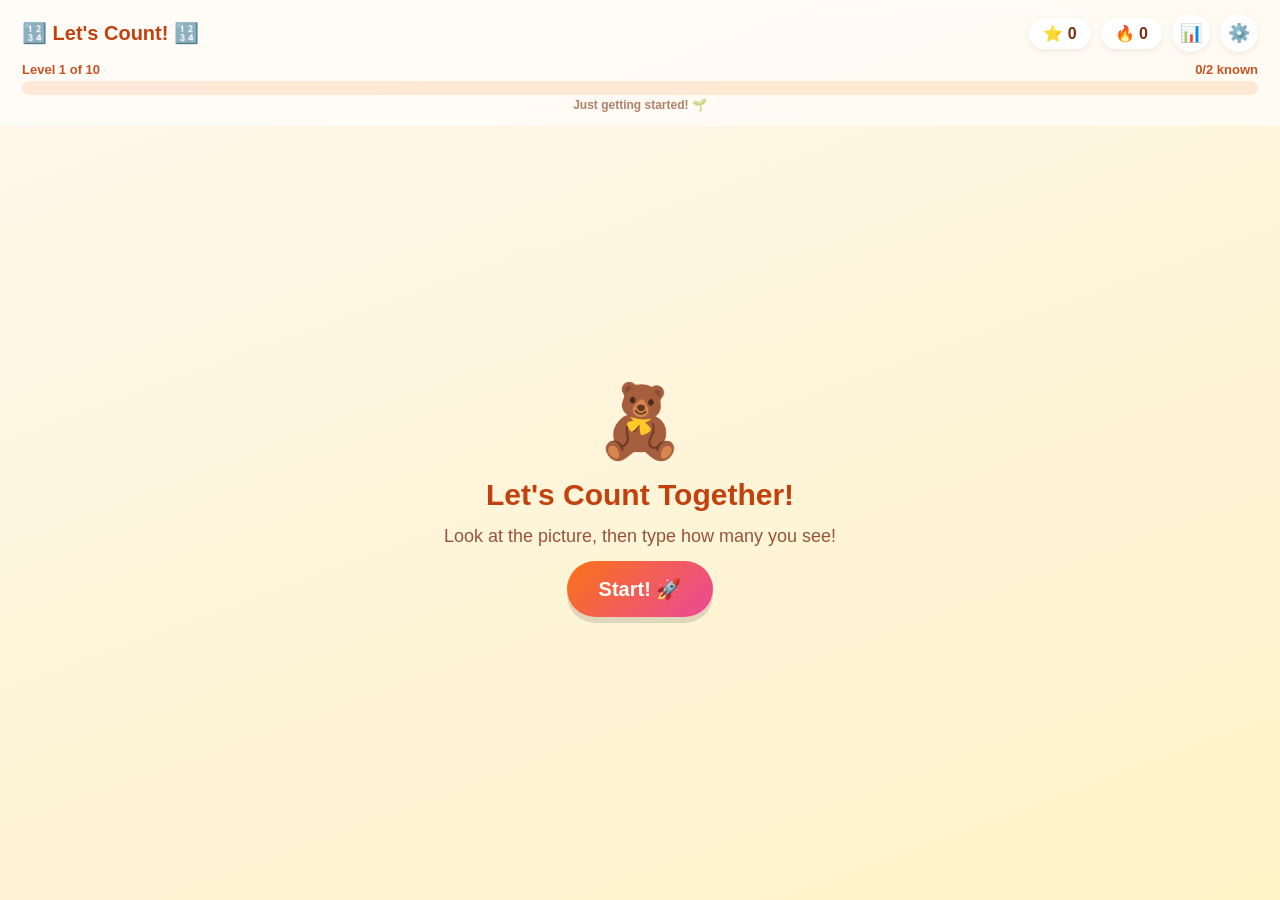
==== counting-app/index.html @ 0ec98e1e "Add Let's Count! app for a 4-year-old A second offline web app, same architecture as Romi's Times Ta" ====
<!DOCTYPE html>
<html lang="en">
<head>
<meta charset="UTF-8">
<meta name="viewport" content="width=device-width, initial-scale=1.0, maximum-scale=1.0, user-scalable=no">
<title>Let's Count!</title>
<link rel="icon" href="data:image/svg+xml,%3Csvg xmlns='http://www.w3.org/2000/svg' viewBox='0 0 100 100'%3E%3Ctext y='.9em' font-size='90'%3E%F0%9F%94%A2%3C/text%3E%3C/svg%3E">
<link rel="apple-touch-icon" href="data:image/svg+xml,%3Csvg xmlns='http://www.w3.org/2000/svg' viewBox='0 0 100 100'%3E%3Crect width='100' height='100' rx='22' fill='%23F97316'/%3E%3Ctext x='50' y='68' font-size='58' text-anchor='middle'%3E%F0%9F%94%A2%3C/text%3E%3C/svg%3E">
<link rel="stylesheet" href="style.css">
</head>
<body>

<div id="app">

  <header class="topbar">
    <div class="topbar-row">
      <div class="brand">🔢 Let's Count! 🔢</div>
      <div class="topbar-stats">
        <span class="pill" title="Stars earned">⭐ <span id="starCount">0</span></span>
        <span class="pill" title="Current streak">🔥 <span id="streakCount">0</span></span>
        <button id="progressBtn" class="icon-btn" title="See my progress">📊</button>
        <button id="settingsBtn" class="icon-btn" title="Settings (grown-ups)">⚙️</button>
      </div>
    </div>
    <div class="level-bar" title="How close to finishing this level">
      <div class="level-bar-label">
        <span id="levelBadge">Level 1 of 10</span>
        <span id="levelProgressText">0/0 known</span>
      </div>
      <div class="level-bar-track">
        <div class="level-bar-fill" id="levelProgressFill"></div>
      </div>
      <div class="level-bar-hint" id="levelProgressHint"></div>
    </div>
  </header>

  <main>

    <!-- START SCREEN -->
    <section id="startScreen" class="screen">
      <div class="mascot">🧸</div>
      <h1>Let's Count Together!</h1>
      <p class="subtitle">Look at the picture, then type how many you see!</p>
      <button id="startBtn" class="big-btn primary">Start! 🚀</button>
      <p class="tiny-hint" id="startHint"></p>
    </section>

    <!-- PRACTICE SCREEN -->
    <section id="practiceScreen" class="screen hidden">
      <div class="question-card" id="questionCard">
        <div class="prompt-text">How many <span id="iconLabel">stars</span>?</div>
        <div class="count-scene" id="countScene"></div>
        <div class="answer-row">
          <input type="number" inputmode="numeric" id="answerInput" class="answer-input" placeholder="?" autocomplete="off">
        </div>
        <div class="button-row">
          <button id="submitBtn" class="big-btn primary">Check ✅</button>
          <button id="dontKnowBtn" class="big-btn secondary">Not sure? 🤔</button>
        </div>
      </div>

      <div id="feedback" class="feedback hidden">
        <div id="feedbackEmoji" class="feedback-emoji">🎉</div>
        <div id="feedbackMessage" class="feedback-message">Amazing!</div>
        <div id="feedbackAnswer" class="feedback-answer hidden"></div>
        <button id="nextBtn" class="big-btn primary">Next One ➡️</button>
      </div>

      <div id="confettiLayer" class="confetti-layer"></div>
    </section>

    <!-- PROGRESS SCREEN -->
    <section id="progressScreen" class="screen hidden">
      <h2>My Progress 📊</h2>
      <div class="progress-summary">
        <div class="stat-box"><div class="stat-num" id="statStars">0</div><div class="stat-label">Stars</div></div>
        <div class="stat-box"><div class="stat-num" id="statBest">0</div><div class="stat-label">Best streak</div></div>
        <div class="stat-box"><div class="stat-num" id="statKnown">0</div><div class="stat-label">Numbers known</div></div>
        <div class="stat-box"><div class="stat-num" id="statTotal">0</div><div class="stat-label">Total numbers</div></div>
      </div>

      <h3>Sticker Book 🎨</h3>
      <div id="stickerBook" class="sticker-book"></div>

      <h3>My Levels</h3>
      <div id="levelList" class="level-list"></div>

      <h3>My Numbers 1-20</h3>
      <p class="legend">
        <span class="legend-item">🔒 Locked</span>
        <span class="legend-item"><span class="swatch swatch-new"></span> New</span>
        <span class="legend-item"><span class="swatch swatch-learning"></span> Learning</span>
        <span class="legend-item"><span class="swatch swatch-known"></span> Known</span>
        <span class="legend-item"><span class="swatch swatch-mastered"></span> Mastered!</span>
      </p>
      <div id="numberGrid" class="number-grid"></div>

      <button id="backFromProgressBtn" class="big-btn primary">Back to Counting</button>
    </section>

    <!-- SETTINGS SCREEN (grown-ups) -->
    <section id="settingsScreen" class="screen hidden">
      <h2>Grown-up Settings ⚙️</h2>
      <p class="tiny-hint">Quick check so little hands don't wander in here by accident.</p>
      <div id="gateBox">
        <p id="gateQuestion" class="gate-question"></p>
        <input type="number" id="gateInput" class="answer-input" placeholder="?" autocomplete="off">
        <button id="gateSubmit" class="big-btn primary">Enter</button>
        <p id="gateError" class="gate-error hidden">Not quite — try again.</p>
      </div>
      <div id="settingsBody" class="hidden">
        <label class="settings-row">
          Sound effects:
          <select id="soundSelect">
            <option value="on" selected>On</option>
            <option value="off">Off</option>
          </select>
        </label>
        <button id="resetProgressBtn" class="big-btn secondary">Reset All Progress</button>
        <p class="tiny-hint" id="resetConfirmHint"></p>
      </div>
      <button id="backFromSettingsBtn" class="big-btn primary">Done</button>
    </section>

  </main>
</div>

<script src="app.js"></script>
</body>
</html>
---- counting-app/style.css ----
:root {
  --orange: #F97316;
  --orange-dark: #C2410C;
  --pink: #EC4899;
  --yellow: #FBBF24;
  --green: #22C55E;
  --green-dark: #15803D;
  --bg1: #FFF7ED;
  --bg2: #FEF3C7;
  --text: #7C2D12;
  --card-bg: #FFFFFF;
  --radius: 22px;
}

* { box-sizing: border-box; }

html, body {
  margin: 0;
  padding: 0;
  height: 100%;
  font-family: -apple-system, BlinkMacSystemFont, "SF Pro Rounded", "Avenir Next", "Trebuchet MS", sans-serif;
  color: var(--text);
  background: linear-gradient(160deg, var(--bg1), var(--bg2));
  overflow-x: hidden;
}

#app {
  min-height: 100vh;
  display: flex;
  flex-direction: column;
}

.topbar {
  display: flex;
  flex-direction: column;
  gap: 10px;
  padding: 14px 22px;
  background: rgba(255,255,255,0.6);
  backdrop-filter: blur(6px);
  position: sticky;
  top: 0;
  z-index: 10;
}

.topbar-row {
  display: flex;
  align-items: center;
  justify-content: space-between;
  flex-wrap: wrap;
  gap: 8px;
}

.brand {
  font-size: 20px;
  font-weight: 800;
  color: var(--orange-dark);
}

.topbar-stats {
  display: flex;
  align-items: center;
  gap: 10px;
}

.pill {
  background: white;
  border-radius: 999px;
  padding: 6px 14px;
  font-weight: 700;
  font-size: 16px;
  box-shadow: 0 2px 6px rgba(0,0,0,0.08);
}

.icon-btn {
  background: white;
  border: none;
  border-radius: 999px;
  width: 38px;
  height: 38px;
  font-size: 18px;
  cursor: pointer;
  box-shadow: 0 2px 6px rgba(0,0,0,0.08);
}
.icon-btn:hover { transform: scale(1.08); }

.level-bar { width: 100%; }

.level-bar-label {
  display: flex;
  align-items: center;
  justify-content: space-between;
  font-size: 13px;
  font-weight: 800;
  color: var(--orange-dark);
  opacity: 0.9;
  margin-bottom: 4px;
}

.level-bar-track {
  width: 100%;
  height: 14px;
  background: rgba(249, 115, 22, 0.14);
  border-radius: 999px;
  overflow: hidden;
}

.level-bar-fill {
  height: 100%;
  border-radius: 999px;
  background: linear-gradient(90deg, var(--orange), var(--pink));
  transition: width 0.5s ease;
}

.level-bar-hint {
  text-align: center;
  font-size: 12px;
  font-weight: 700;
  opacity: 0.6;
  margin-top: 3px;
}

main {
  flex: 1;
  display: flex;
  align-items: center;
  justify-content: center;
  padding: 24px;
}

.screen {
  width: 100%;
  max-width: 640px;
  text-align: center;
  display: flex;
  flex-direction: column;
  align-items: center;
  gap: 14px;
}

.hidden { display: none !important; }

.mascot {
  font-size: 72px;
  animation: bob 2.4s ease-in-out infinite;
}

@keyframes bob {
  0%, 100% { transform: translateY(0); }
  50% { transform: translateY(-10px); }
}

h1 {
  font-size: 30px;
  margin: 0;
  color: var(--orange-dark);
}

.subtitle {
  font-size: 18px;
  color: var(--text);
  opacity: 0.8;
  margin: 0;
}

.tiny-hint {
  font-size: 13px;
  opacity: 0.55;
  margin-top: 4px;
}

.big-btn {
  font-size: 20px;
  font-weight: 800;
  padding: 16px 32px;
  border-radius: 999px;
  border: none;
  cursor: pointer;
  transition: transform 0.12s ease, box-shadow 0.12s ease;
  box-shadow: 0 6px 0 rgba(0,0,0,0.12);
}
.big-btn:active { transform: translateY(4px); box-shadow: 0 2px 0 rgba(0,0,0,0.12); }

.big-btn.primary {
  background: linear-gradient(135deg, var(--orange), var(--pink));
  color: white;
}

.big-btn.secondary {
  background: #F3F4F6;
  color: var(--text);
}

.question-card {
  background: var(--card-bg);
  border-radius: var(--radius);
  padding: 30px 36px;
  box-shadow: 0 10px 30px rgba(249, 115, 22, 0.15);
  width: 100%;
}

.prompt-text {
  font-size: 26px;
  font-weight: 800;
  color: var(--orange-dark);
  margin-bottom: 14px;
}

.count-scene {
  display: flex;
  flex-wrap: wrap;
  align-items: center;
  justify-content: center;
  gap: 6px;
  min-height: 90px;
  padding: 12px;
  margin-bottom: 18px;
  background: var(--bg1);
  border-radius: 16px;
}

.count-icon {
  display: inline-block;
  opacity: 0;
  transform: scale(0.2);
  animation: pop-in 0.35s ease forwards;
}

@keyframes pop-in {
  0% { opacity: 0; transform: scale(0.2); }
  70% { opacity: 1; transform: scale(1.25); }
  100% { opacity: 1; transform: scale(1); }
}

.answer-row { margin-bottom: 20px; }

.answer-input {
  font-size: 42px;
  font-weight: 800;
  text-align: center;
  width: 160px;
  padding: 10px;
  border-radius: 16px;
  border: 3px solid var(--bg2);
  outline: none;
  color: var(--orange-dark);
}
.answer-input:focus { border-color: var(--orange); }

.button-row {
  display: flex;
  gap: 14px;
  justify-content: center;
  flex-wrap: wrap;
}

.feedback {
  background: var(--card-bg);
  border-radius: var(--radius);
  padding: 32px 40px;
  box-shadow: 0 10px 30px rgba(249, 115, 22, 0.15);
  width: 100%;
  display: flex;
  flex-direction: column;
  align-items: center;
  gap: 10px;
}

.feedback-emoji { font-size: 60px; animation: pop 0.4s ease; }

@keyframes pop {
  0% { transform: scale(0.4); opacity: 0; }
  70% { transform: scale(1.15); opacity: 1; }
  100% { transform: scale(1); }
}

.feedback-message { font-size: 24px; font-weight: 800; color: var(--orange-dark); }
.feedback-answer { font-size: 18px; opacity: 0.85; }

.shake { animation: shake 0.4s ease; }
@keyframes shake {
  0%, 100% { transform: translateX(0); }
  20% { transform: translateX(-8px); }
  40% { transform: translateX(8px); }
  60% { transform: translateX(-6px); }
  80% { transform: translateX(6px); }
}

.confetti-layer {
  position: fixed;
  inset: 0;
  pointer-events: none;
  overflow: hidden;
  z-index: 50;
}

.confetti-piece {
  position: absolute;
  top: -20px;
  width: 10px;
  height: 14px;
  border-radius: 3px;
  animation: fall linear forwards;
}

@keyframes fall {
  to { transform: translateY(105vh) rotate(540deg); opacity: 0.9; }
}

/* Progress screen */
.progress-summary {
  display: flex;
  gap: 12px;
  flex-wrap: wrap;
  justify-content: center;
  width: 100%;
}

.stat-box {
  background: white;
  border-radius: 16px;
  padding: 14px 18px;
  min-width: 110px;
  box-shadow: 0 4px 12px rgba(0,0,0,0.06);
}

.stat-num { font-size: 28px; font-weight: 900; color: var(--orange-dark); }
.stat-label { font-size: 12px; opacity: 0.65; font-weight: 700; text-transform: uppercase; }

.sticker-book {
  display: flex;
  flex-wrap: wrap;
  gap: 10px;
  justify-content: center;
  min-height: 50px;
  padding: 10px;
  background: white;
  border-radius: 16px;
  width: 100%;
  box-shadow: 0 4px 12px rgba(0,0,0,0.06);
}

.sticker { font-size: 32px; animation: pop 0.4s ease; }
.sticker-locked { font-size: 32px; opacity: 0.25; filter: grayscale(1); }

.level-list {
  display: flex;
  flex-direction: column;
  gap: 6px;
  width: 100%;
  max-width: 380px;
}

.level-row {
  display: flex;
  align-items: center;
  gap: 10px;
  background: white;
  padding: 8px 14px;
  border-radius: 12px;
  font-weight: 700;
  box-shadow: 0 2px 6px rgba(0,0,0,0.05);
}

.level-row-name { flex: 1; text-align: left; }
.level-row-count { font-size: 13px; opacity: 0.7; }

.level-row.current { background: #FFF7ED; border: 2px solid var(--orange); }
.level-row.locked { opacity: 0.55; }

.legend {
  display: flex;
  gap: 14px;
  flex-wrap: wrap;
  justify-content: center;
  font-size: 13px;
  margin: 4px 0;
}

.legend-item { display: flex; align-items: center; gap: 5px; }

.swatch { width: 14px; height: 14px; border-radius: 4px; display: inline-block; }
.swatch-new { background: #E5E7EB; }
.swatch-learning { background: var(--yellow); }
.swatch-known { background: #86EFAC; }
.swatch-mastered { background: var(--green-dark); }

.number-grid {
  display: grid;
  grid-template-columns: repeat(5, 1fr);
  gap: 8px;
  width: 100%;
  max-width: 400px;
  background: white;
  padding: 14px;
  border-radius: 16px;
  box-shadow: 0 4px 12px rgba(0,0,0,0.06);
}

.number-cell {
  aspect-ratio: 1;
  display: flex;
  align-items: center;
  justify-content: center;
  font-size: 18px;
  font-weight: 800;
  border-radius: 10px;
  color: var(--text);
}

.number-cell.new { background: #E5E7EB; color: #9CA3AF; }
.number-cell.learning { background: var(--yellow); }
.number-cell.known { background: #86EFAC; }
.number-cell.mastered { background: var(--green-dark); color: white; }
.number-cell.locked { background: #F3F4F6; color: #D1D5DB; font-size: 16px; }

/* Settings */
.gate-question { font-size: 20px; font-weight: 700; }
.gate-error { color: #DC2626; font-weight: 700; }

.settings-row {
  display: flex;
  align-items: center;
  justify-content: space-between;
  gap: 12px;
  background: white;
  padding: 12px 18px;
  border-radius: 14px;
  font-weight: 700;
  width: 100%;
  max-width: 380px;
  margin: 0 auto 10px auto;
}

.settings-row select {
  font-size: 16px;
  padding: 6px 10px;
  border-radius: 8px;
  border: 2px solid var(--bg2);
}

@media (max-width: 480px) {
  .prompt-text { font-size: 20px; }
  .answer-input { font-size: 32px; width: 120px; }
  .number-grid { grid-template-columns: repeat(5, 1fr); }
  .number-cell { font-size: 15px; }
}
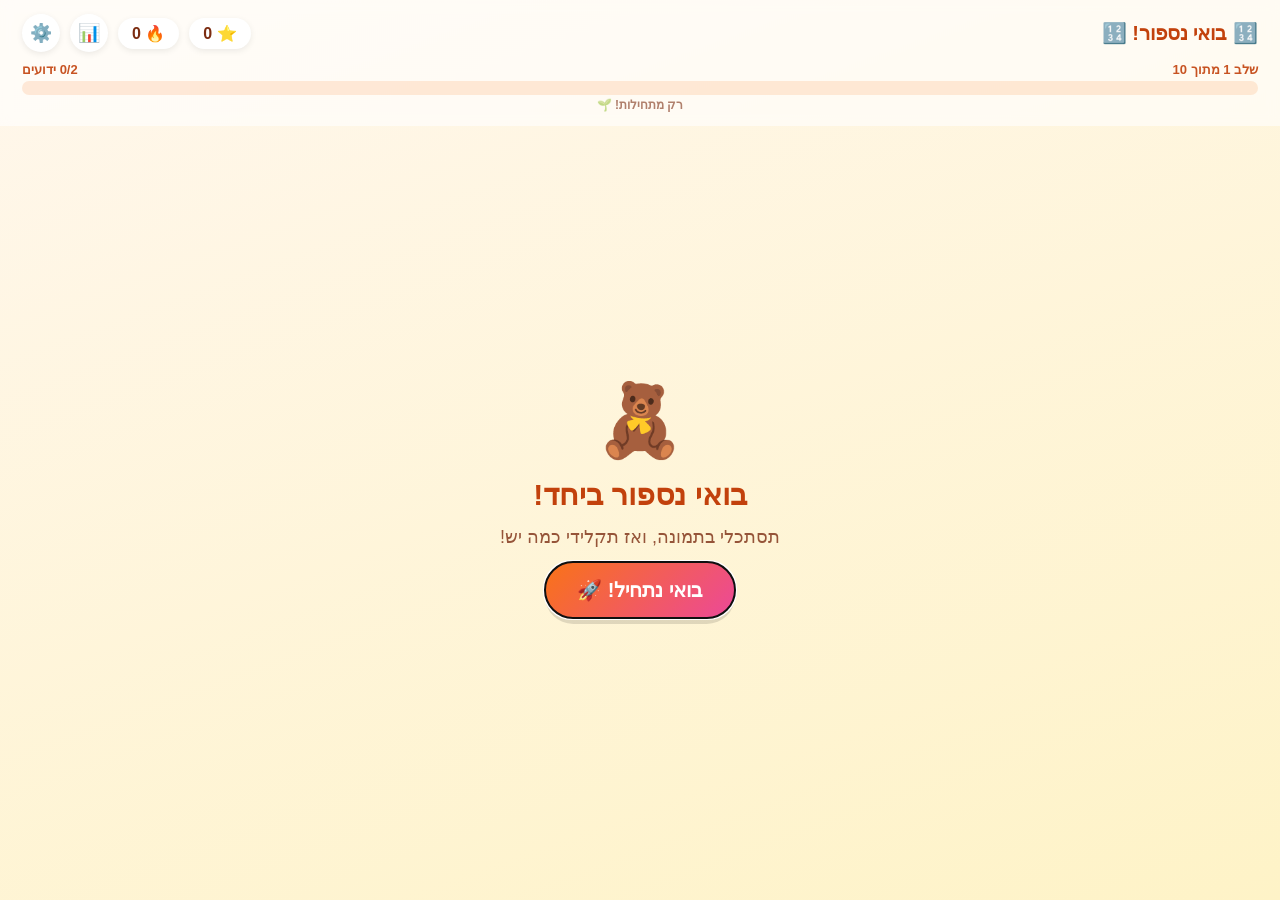
==== commit 67201ee2: "Translate both apps to Hebrew and make the core loop keyboard-first - All user-facing text (titles, " ====
--- a/counting-app/index.html
+++ b/counting-app/index.html
@@ -1,9 +1,9 @@
 <!DOCTYPE html>
-<html lang="en">
+<html lang="he" dir="rtl">
 <head>
 <meta charset="UTF-8">
 <meta name="viewport" content="width=device-width, initial-scale=1.0, maximum-scale=1.0, user-scalable=no">
-<title>Let's Count!</title>
+<title>בואי נספור!</title>
 <link rel="icon" href="data:image/svg+xml,%3Csvg xmlns='http://www.w3.org/2000/svg' viewBox='0 0 100 100'%3E%3Ctext y='.9em' font-size='90'%3E%F0%9F%94%A2%3C/text%3E%3C/svg%3E">
 <link rel="apple-touch-icon" href="data:image/svg+xml,%3Csvg xmlns='http://www.w3.org/2000/svg' viewBox='0 0 100 100'%3E%3Crect width='100' height='100' rx='22' fill='%23F97316'/%3E%3Ctext x='50' y='68' font-size='58' text-anchor='middle'%3E%F0%9F%94%A2%3C/text%3E%3C/svg%3E">
 <link rel="stylesheet" href="style.css">
@@ -14,18 +14,18 @@
 
   <header class="topbar">
     <div class="topbar-row">
-      <div class="brand">🔢 Let's Count! 🔢</div>
+      <div class="brand">🔢 בואי נספור! 🔢</div>
       <div class="topbar-stats">
-        <span class="pill" title="Stars earned">⭐ <span id="starCount">0</span></span>
-        <span class="pill" title="Current streak">🔥 <span id="streakCount">0</span></span>
-        <button id="progressBtn" class="icon-btn" title="See my progress">📊</button>
-        <button id="settingsBtn" class="icon-btn" title="Settings (grown-ups)">⚙️</button>
+        <span class="pill" title="כוכבים שנצברו">⭐ <span id="starCount">0</span></span>
+        <span class="pill" title="רצף נוכחי">🔥 <span id="streakCount">0</span></span>
+        <button id="progressBtn" class="icon-btn" title="ההתקדמות שלי">📊</button>
+        <button id="settingsBtn" class="icon-btn" title="הגדרות (למבוגרים)">⚙️</button>
       </div>
     </div>
-    <div class="level-bar" title="How close to finishing this level">
+    <div class="level-bar" title="כמה קרובות לסיים את השלב הזה">
       <div class="level-bar-label">
-        <span id="levelBadge">Level 1 of 10</span>
-        <span id="levelProgressText">0/0 known</span>
+        <span id="levelBadge">שלב 1 מתוך 10</span>
+        <span id="levelProgressText">0/0 ידועים</span>
       </div>
       <div class="level-bar-track">
         <div class="level-bar-fill" id="levelProgressFill"></div>
@@ -39,31 +39,31 @@
     <!-- START SCREEN -->
     <section id="startScreen" class="screen">
       <div class="mascot">🧸</div>
-      <h1>Let's Count Together!</h1>
-      <p class="subtitle">Look at the picture, then type how many you see!</p>
-      <button id="startBtn" class="big-btn primary">Start! 🚀</button>
+      <h1>בואי נספור ביחד!</h1>
+      <p class="subtitle">תסתכלי בתמונה, ואז תקלידי כמה יש!</p>
+      <button id="startBtn" class="big-btn primary">בואי נתחיל! 🚀</button>
       <p class="tiny-hint" id="startHint"></p>
     </section>
 
     <!-- PRACTICE SCREEN -->
     <section id="practiceScreen" class="screen hidden">
       <div class="question-card" id="questionCard">
-        <div class="prompt-text">How many <span id="iconLabel">stars</span>?</div>
+        <div class="prompt-text">כמה <span id="iconLabel">כוכבים</span> יש?</div>
         <div class="count-scene" id="countScene"></div>
         <div class="answer-row">
           <input type="number" inputmode="numeric" id="answerInput" class="answer-input" placeholder="?" autocomplete="off">
         </div>
         <div class="button-row">
-          <button id="submitBtn" class="big-btn primary">Check ✅</button>
-          <button id="dontKnowBtn" class="big-btn secondary">Not sure? 🤔</button>
+          <button id="submitBtn" class="big-btn primary">בדיקה ✅</button>
+          <button id="dontKnowBtn" class="big-btn secondary">לא בטוחה? 🤔</button>
         </div>
       </div>
 
       <div id="feedback" class="feedback hidden">
         <div id="feedbackEmoji" class="feedback-emoji">🎉</div>
-        <div id="feedbackMessage" class="feedback-message">Amazing!</div>
+        <div id="feedbackMessage" class="feedback-message">מדהים!</div>
         <div id="feedbackAnswer" class="feedback-answer hidden"></div>
-        <button id="nextBtn" class="big-btn primary">Next One ➡️</button>
+        <button id="nextBtn" class="big-btn primary">⬅️ הבא</button>
       </div>
 
       <div id="confettiLayer" class="confetti-layer"></div>
@@ -71,55 +71,55 @@
 
     <!-- PROGRESS SCREEN -->
     <section id="progressScreen" class="screen hidden">
-      <h2>My Progress 📊</h2>
+      <h2>ההתקדמות שלי 📊</h2>
       <div class="progress-summary">
-        <div class="stat-box"><div class="stat-num" id="statStars">0</div><div class="stat-label">Stars</div></div>
-        <div class="stat-box"><div class="stat-num" id="statBest">0</div><div class="stat-label">Best streak</div></div>
-        <div class="stat-box"><div class="stat-num" id="statKnown">0</div><div class="stat-label">Numbers known</div></div>
-        <div class="stat-box"><div class="stat-num" id="statTotal">0</div><div class="stat-label">Total numbers</div></div>
+        <div class="stat-box"><div class="stat-num" id="statStars">0</div><div class="stat-label">כוכבים</div></div>
+        <div class="stat-box"><div class="stat-num" id="statBest">0</div><div class="stat-label">רצף שיא</div></div>
+        <div class="stat-box"><div class="stat-num" id="statKnown">0</div><div class="stat-label">מספרים שאני יודעת</div></div>
+        <div class="stat-box"><div class="stat-num" id="statTotal">0</div><div class="stat-label">סה"כ מספרים</div></div>
       </div>
 
-      <h3>Sticker Book 🎨</h3>
+      <h3>אלבום המדבקות 🎨</h3>
       <div id="stickerBook" class="sticker-book"></div>
 
-      <h3>My Levels</h3>
+      <h3>השלבים שלי</h3>
       <div id="levelList" class="level-list"></div>
 
-      <h3>My Numbers 1-20</h3>
+      <h3>המספרים שלי 1-20</h3>
       <p class="legend">
-        <span class="legend-item">🔒 Locked</span>
-        <span class="legend-item"><span class="swatch swatch-new"></span> New</span>
-        <span class="legend-item"><span class="swatch swatch-learning"></span> Learning</span>
-        <span class="legend-item"><span class="swatch swatch-known"></span> Known</span>
-        <span class="legend-item"><span class="swatch swatch-mastered"></span> Mastered!</span>
+        <span class="legend-item">🔒 נעול</span>
+        <span class="legend-item"><span class="swatch swatch-new"></span> חדש</span>
+        <span class="legend-item"><span class="swatch swatch-learning"></span> לומדת</span>
+        <span class="legend-item"><span class="swatch swatch-known"></span> יודעת</span>
+        <span class="legend-item"><span class="swatch swatch-mastered"></span> שולטת!</span>
       </p>
       <div id="numberGrid" class="number-grid"></div>
 
-      <button id="backFromProgressBtn" class="big-btn primary">Back to Counting</button>
+      <button id="backFromProgressBtn" class="big-btn primary">בחזרה לספירה</button>
     </section>
 
     <!-- SETTINGS SCREEN (grown-ups) -->
     <section id="settingsScreen" class="screen hidden">
-      <h2>Grown-up Settings ⚙️</h2>
-      <p class="tiny-hint">Quick check so little hands don't wander in here by accident.</p>
+      <h2>הגדרות למבוגרים ⚙️</h2>
+      <p class="tiny-hint">בדיקה קטנה כדי שידיים קטנות לא יגיעו לכאן בטעות.</p>
       <div id="gateBox">
         <p id="gateQuestion" class="gate-question"></p>
         <input type="number" id="gateInput" class="answer-input" placeholder="?" autocomplete="off">
-        <button id="gateSubmit" class="big-btn primary">Enter</button>
-        <p id="gateError" class="gate-error hidden">Not quite — try again.</p>
+        <button id="gateSubmit" class="big-btn primary">כניסה</button>
+        <p id="gateError" class="gate-error hidden">לא בדיוק — נסו שוב.</p>
       </div>
       <div id="settingsBody" class="hidden">
         <label class="settings-row">
-          Sound effects:
+          אפקטים קוליים:
           <select id="soundSelect">
-            <option value="on" selected>On</option>
-            <option value="off">Off</option>
+            <option value="on" selected>פועל</option>
+            <option value="off">כבוי</option>
           </select>
         </label>
-        <button id="resetProgressBtn" class="big-btn secondary">Reset All Progress</button>
+        <button id="resetProgressBtn" class="big-btn secondary">איפוס כל ההתקדמות</button>
         <p class="tiny-hint" id="resetConfirmHint"></p>
       </div>
-      <button id="backFromSettingsBtn" class="big-btn primary">Done</button>
+      <button id="backFromSettingsBtn" class="big-btn primary">סיימתי</button>
     </section>
 
   </main>
--- a/counting-app/style.css
+++ b/counting-app/style.css
@@ -361,7 +361,7 @@
   box-shadow: 0 2px 6px rgba(0,0,0,0.05);
 }
 
-.level-row-name { flex: 1; text-align: left; }
+.level-row-name { flex: 1; text-align: start; }
 .level-row-count { font-size: 13px; opacity: 0.7; }
 
 .level-row.current { background: #FFF7ED; border: 2px solid var(--orange); }
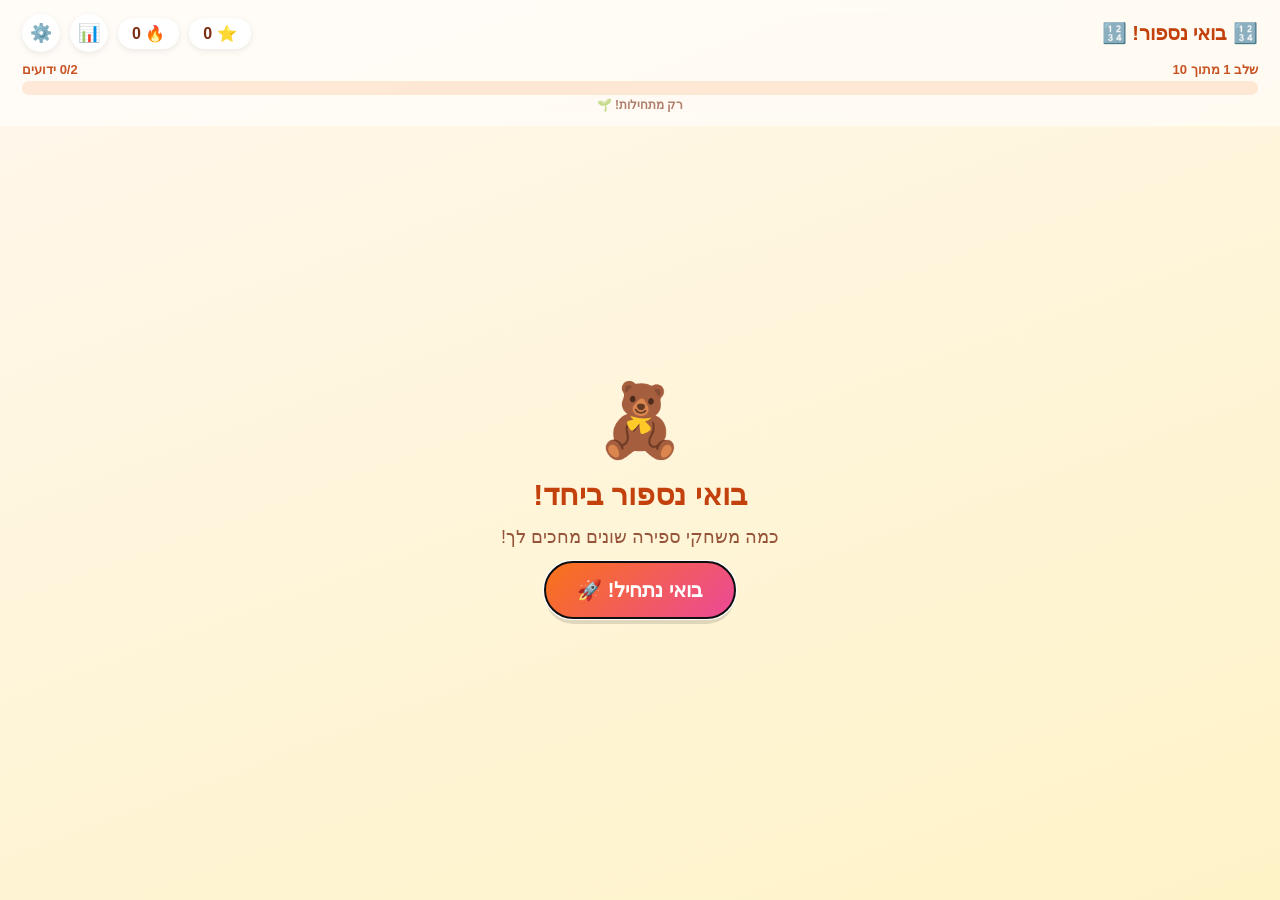
==== commit 65f0163f: "Add 5 rotating mini-games to the counting app Each round now randomly picks one of six question form" ====
--- a/counting-app/index.html
+++ b/counting-app/index.html
@@ -40,7 +40,7 @@
     <section id="startScreen" class="screen">
       <div class="mascot">🧸</div>
       <h1>בואי נספור ביחד!</h1>
-      <p class="subtitle">תסתכלי בתמונה, ואז תקלידי כמה יש!</p>
+      <p class="subtitle">כמה משחקי ספירה שונים מחכים לך!</p>
       <button id="startBtn" class="big-btn primary">בואי נתחיל! 🚀</button>
       <p class="tiny-hint" id="startHint"></p>
     </section>
@@ -48,15 +48,62 @@
     <!-- PRACTICE SCREEN -->
     <section id="practiceScreen" class="screen hidden">
       <div class="question-card" id="questionCard">
-        <div class="prompt-text">כמה <span id="iconLabel">כוכבים</span> יש?</div>
-        <div class="count-scene" id="countScene"></div>
-        <div class="answer-row">
-          <input type="number" inputmode="numeric" id="answerInput" class="answer-input" placeholder="?" autocomplete="off">
+
+        <!-- MODE: type the count -->
+        <div id="modeType" class="mode-panel hidden">
+          <div class="prompt-text">כמה <span id="iconLabel">כוכבים</span>? <span class="prompt-mark">❓</span></div>
+          <div class="count-scene" id="countScene"></div>
+          <div class="answer-row">
+            <input type="number" inputmode="numeric" id="answerInput" class="answer-input" placeholder="?" autocomplete="off">
+          </div>
+          <button id="submitBtn" class="big-btn primary">בדיקה ✅</button>
         </div>
-        <div class="button-row">
-          <button id="submitBtn" class="big-btn primary">בדיקה ✅</button>
-          <button id="dontKnowBtn" class="big-btn secondary">לא בטוחה? 🤔</button>
+
+        <!-- MODE: multiple choice count -->
+        <div id="modeChoice" class="mode-panel hidden">
+          <div class="prompt-text small-caption">כמה יש? <span class="prompt-mark">❓</span></div>
+          <div class="count-scene" id="choiceScene"></div>
+          <div class="choice-row" id="choiceButtons"></div>
         </div>
+
+        <!-- MODE: match numeral to picture group -->
+        <div id="modeMatch" class="mode-panel hidden">
+          <div class="prompt-text small-caption">איפה יש כל כך הרבה? 👉</div>
+          <div class="match-target" id="matchTargetNumeral">3</div>
+          <div class="match-row" id="matchCards"></div>
+        </div>
+
+        <!-- MODE: what comes next (sequence) -->
+        <div id="modeSequence" class="mode-panel hidden">
+          <div class="prompt-text small-caption">מה חסר?</div>
+          <div class="sequence-row" id="sequenceTiles"></div>
+          <div class="choice-row" id="sequenceButtons"></div>
+        </div>
+
+        <!-- MODE: which has more -->
+        <div id="modeCompare" class="mode-panel hidden">
+          <div class="prompt-text small-caption">איפה יש יותר? ⚖️</div>
+          <div class="compare-row">
+            <button class="compare-side" id="compareRight"><div class="count-scene mini" id="compareRightScene"></div></button>
+            <div class="compare-vs">מול</div>
+            <button class="compare-side" id="compareLeft"><div class="count-scene mini" id="compareLeftScene"></div></button>
+          </div>
+        </div>
+
+        <!-- MODE: feed the monster -->
+        <div id="modeFeed" class="mode-panel hidden">
+          <div class="feed-monster">
+            <div class="monster-face">👹</div>
+            <div class="monster-ticket">🎫 <span id="monsterOrder">3</span></div>
+          </div>
+          <div class="feed-tray" id="feedTray"></div>
+          <div class="feed-status">
+            <div class="feed-count-badge">🍽️ <span id="feedCount">0</span></div>
+            <button id="feedDoneBtn" class="big-btn primary">סיימתי להאכיל! ✅</button>
+          </div>
+        </div>
+
+        <button id="dontKnowBtn" class="big-btn secondary">לא בטוחה? 🤔</button>
       </div>
 
       <div id="feedback" class="feedback hidden">
--- a/counting-app/style.css
+++ b/counting-app/style.css
@@ -205,6 +205,19 @@
   margin-bottom: 14px;
 }
 
+.prompt-text.small-caption {
+  font-size: 16px;
+  font-weight: 700;
+  opacity: 0.65;
+  margin-bottom: 10px;
+}
+
+.prompt-mark { font-size: 1.1em; }
+
+.mode-panel { width: 100%; }
+
+#dontKnowBtn { margin-top: 18px; }
+
 .count-scene {
   display: flex;
   flex-wrap: wrap;
@@ -253,6 +266,198 @@
   flex-wrap: wrap;
 }
 
+/* --- Multiple choice / sequence: big tappable numeral buttons --- */
+.choice-row {
+  display: flex;
+  gap: 14px;
+  justify-content: center;
+  flex-wrap: wrap;
+  margin-bottom: 6px;
+}
+
+.choice-btn {
+  width: 76px;
+  height: 76px;
+  border-radius: 50%;
+  border: none;
+  background: white;
+  color: var(--orange-dark);
+  font-size: 32px;
+  font-weight: 900;
+  cursor: pointer;
+  box-shadow: 0 6px 0 rgba(0,0,0,0.1);
+  transition: transform 0.12s ease, box-shadow 0.12s ease;
+}
+.choice-btn:hover { background: var(--bg1); }
+.choice-btn:active { transform: translateY(4px); box-shadow: 0 2px 0 rgba(0,0,0,0.1); }
+
+/* --- Match: big target numeral + tappable picture cards --- */
+.match-target {
+  width: 100px;
+  height: 100px;
+  margin: 0 auto 18px auto;
+  border-radius: 50%;
+  background: white;
+  color: var(--orange-dark);
+  font-size: 52px;
+  font-weight: 900;
+  display: flex;
+  align-items: center;
+  justify-content: center;
+  box-shadow: 0 6px 16px rgba(0,0,0,0.12);
+}
+
+.match-row {
+  display: flex;
+  gap: 14px;
+  justify-content: center;
+  flex-wrap: wrap;
+}
+
+.match-card {
+  background: white;
+  border: 3px solid transparent;
+  border-radius: 16px;
+  padding: 8px;
+  cursor: pointer;
+  min-width: 96px;
+  min-height: 76px;
+  box-shadow: 0 4px 10px rgba(0,0,0,0.06);
+  transition: border-color 0.12s ease, transform 0.12s ease;
+}
+.match-card:hover { border-color: var(--orange); transform: translateY(-2px); }
+
+.count-scene.mini {
+  min-height: 60px;
+  padding: 4px;
+  margin-bottom: 0;
+  background: transparent;
+  gap: 3px;
+}
+
+/* --- Sequence: numeral tiles with one blank "?" tile --- */
+.sequence-row {
+  display: flex;
+  gap: 10px;
+  justify-content: center;
+  margin-bottom: 18px;
+}
+
+.sequence-tile {
+  width: 64px;
+  height: 64px;
+  border-radius: 14px;
+  background: white;
+  display: flex;
+  align-items: center;
+  justify-content: center;
+  font-size: 28px;
+  font-weight: 900;
+  color: var(--orange-dark);
+  box-shadow: 0 4px 10px rgba(0,0,0,0.08);
+}
+
+.sequence-tile.blank {
+  border: 3px dashed var(--orange);
+  background: var(--bg1);
+  color: var(--orange);
+}
+
+/* --- Compare: two tappable piles side by side --- */
+.compare-row {
+  display: flex;
+  align-items: center;
+  justify-content: center;
+  gap: 16px;
+}
+
+.compare-side {
+  flex: 1;
+  max-width: 220px;
+  background: white;
+  border: 3px solid transparent;
+  border-radius: 18px;
+  padding: 10px;
+  cursor: pointer;
+  transition: border-color 0.12s ease, transform 0.12s ease;
+}
+.compare-side:hover { border-color: var(--orange); transform: translateY(-2px); }
+
+.compare-vs {
+  font-size: 16px;
+  font-weight: 800;
+  color: var(--orange-dark);
+  opacity: 0.7;
+}
+
+.compare-winner {
+  font-size: 1.4em;
+  color: #D97706;
+  font-weight: 900;
+}
+
+/* --- Feed the monster --- */
+.feed-monster {
+  text-align: center;
+  margin-bottom: 8px;
+}
+
+.monster-face {
+  font-size: 76px;
+  animation: bob 2.4s ease-in-out infinite;
+}
+
+.monster-ticket {
+  display: inline-block;
+  background: white;
+  border-radius: 12px;
+  padding: 6px 18px;
+  font-size: 26px;
+  font-weight: 900;
+  color: var(--orange-dark);
+  box-shadow: 0 4px 10px rgba(0,0,0,0.08);
+  margin-top: -8px;
+}
+
+.feed-tray {
+  display: flex;
+  flex-wrap: wrap;
+  gap: 8px;
+  justify-content: center;
+  max-width: 440px;
+  margin: 16px auto;
+}
+
+.feed-snack {
+  font-size: 34px;
+  background: none;
+  border: none;
+  cursor: pointer;
+  padding: 4px;
+  opacity: 1;
+  transform: scale(1);
+  transition: opacity 0.15s ease, transform 0.15s ease;
+}
+.feed-snack:hover { transform: scale(1.12); }
+.feed-snack.fed { opacity: 0.25; transform: scale(0.75); }
+
+.feed-status {
+  display: flex;
+  flex-direction: column;
+  align-items: center;
+  gap: 12px;
+}
+
+.feed-count-badge {
+  font-size: 28px;
+  font-weight: 900;
+  color: var(--orange-dark);
+  background: white;
+  border-radius: 12px;
+  padding: 6px 18px;
+  box-shadow: 0 4px 10px rgba(0,0,0,0.06);
+}
+
 .feedback {
   background: var(--card-bg);
   border-radius: var(--radius);
@@ -443,4 +648,8 @@
   .answer-input { font-size: 32px; width: 120px; }
   .number-grid { grid-template-columns: repeat(5, 1fr); }
   .number-cell { font-size: 15px; }
-}
+  .choice-btn { width: 62px; height: 62px; font-size: 26px; }
+  .match-target { width: 80px; height: 80px; font-size: 40px; }
+  .sequence-tile { width: 52px; height: 52px; font-size: 22px; }
+  .compare-side { max-width: 150px; }
+}
